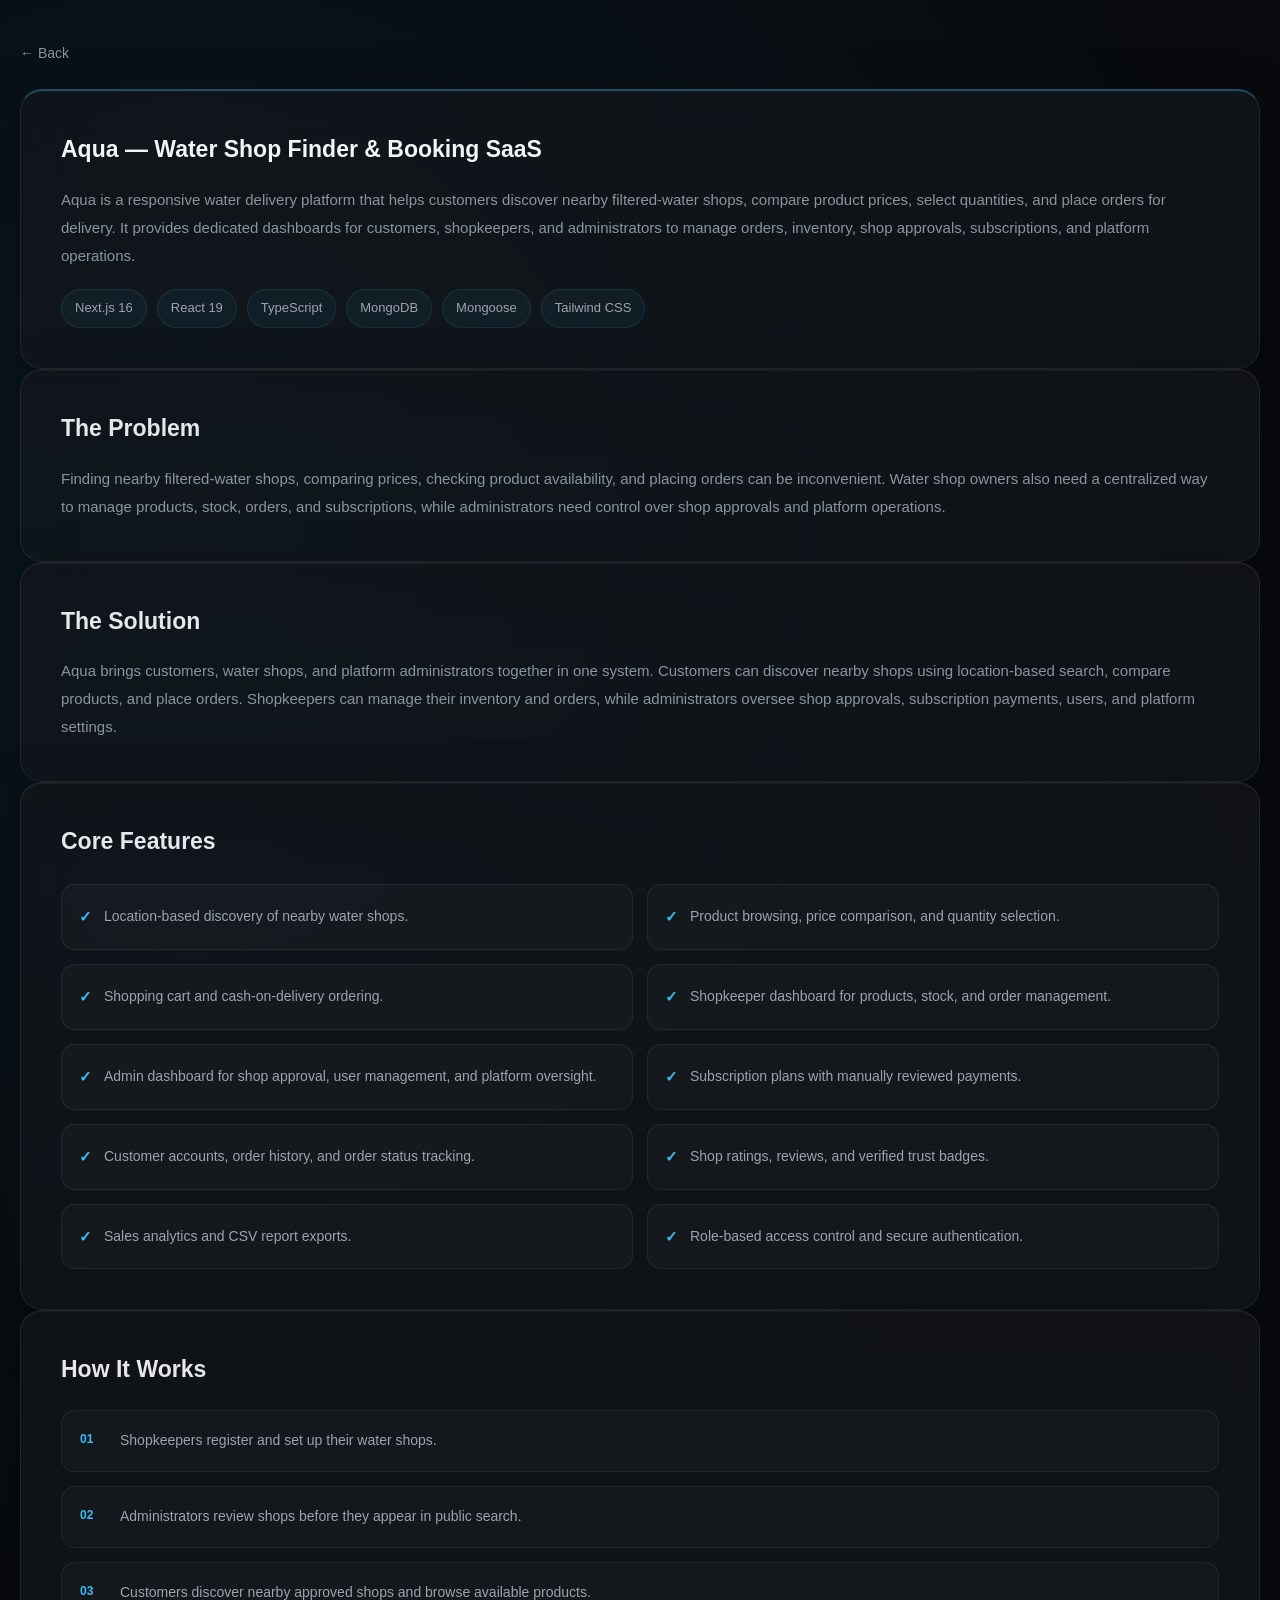
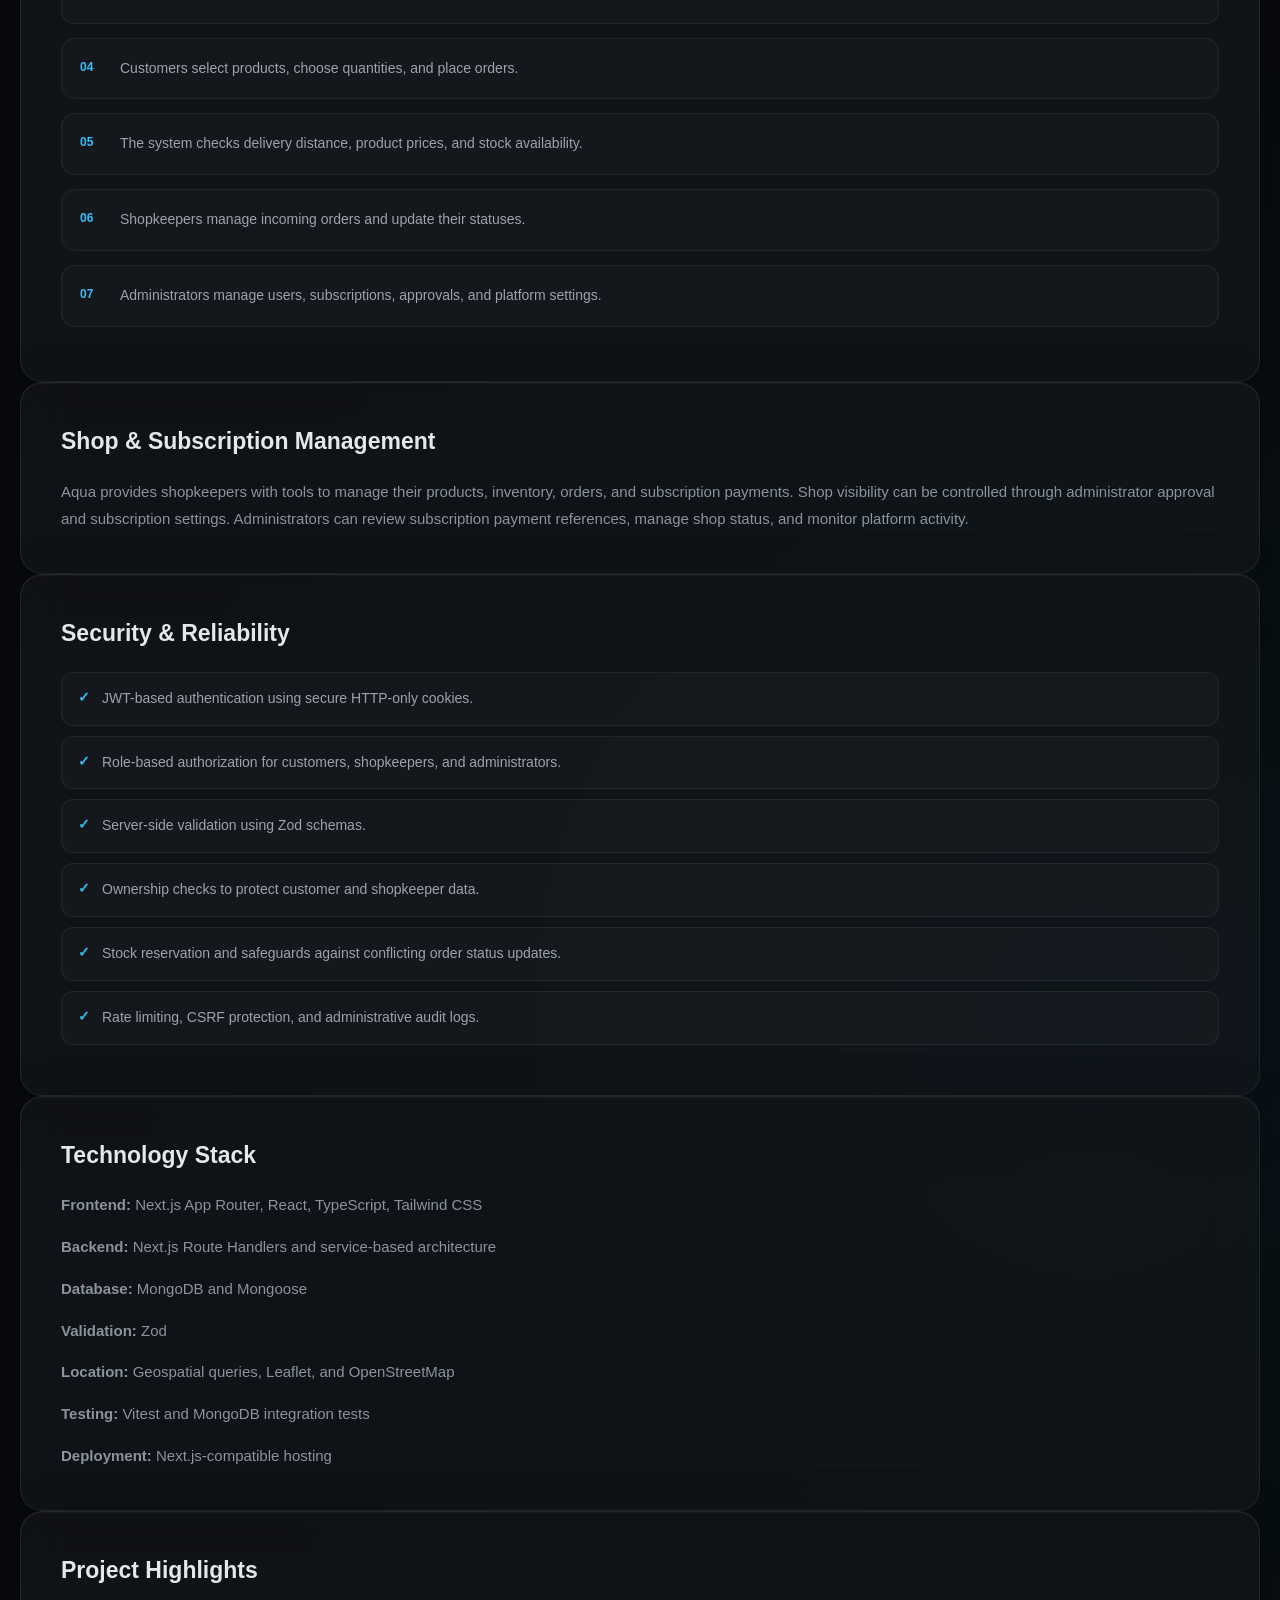
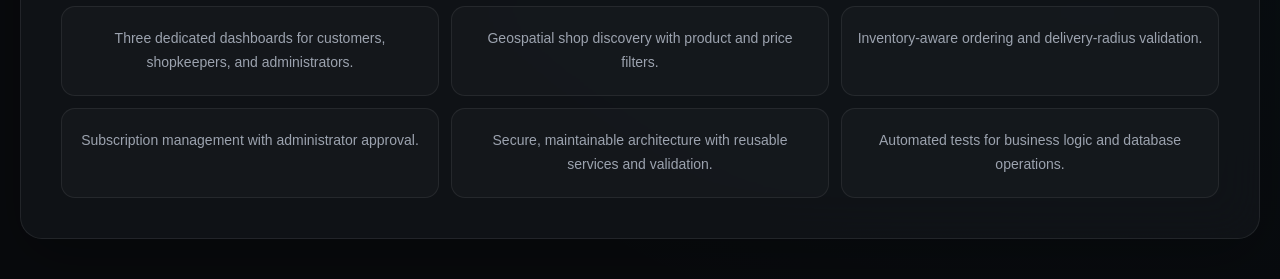
==== aqua.html @ 323d81be "Updated resume" ====
<!DOCTYPE html>
 <html lang="en">
 <head>
    <meta charset="UTF-8">
    <meta name="viewport" content="width=device-width, initial-scale=1.0">
    <title>Aqua - Project CaseStudy </title>
    <link rel="stylesheet" href="aqua.css">

 </head>
 <body>
     <a href="index.html" class="back-btn">← Back</a>
    <section id="overview" class="project-card">


  <h2>Aqua — Water Shop Finder & Booking SaaS</h2>
  <p>
    Aqua is a responsive water delivery platform that helps customers discover
    nearby filtered-water shops, compare product prices, select quantities,
    and place orders for delivery. It provides dedicated dashboards for
    customers, shopkeepers, and administrators to manage orders, inventory,
    shop approvals, subscriptions, and platform operations.
  </p>
  <div class="tech-tags">
    <span>Next.js 16</span>
    <span>React 19</span>
    <span>TypeScript</span>
    <span>MongoDB</span>
    <span>Mongoose</span>
    <span>Tailwind CSS</span>
  </div>
</section>

<section id="problems" class="project-card">
  <h2>The Problem</h2>
  <p>
    Finding nearby filtered-water shops, comparing prices, checking product
    availability, and placing orders can be inconvenient. Water shop owners
    also need a centralized way to manage products, stock, orders, and
    subscriptions, while administrators need control over shop approvals
    and platform operations.
  </p>
</section>

<section id="solutions" class="project-card">
  <h2>The Solution</h2>
  <p>
    Aqua brings customers, water shops, and platform administrators together
    in one system. Customers can discover nearby shops using location-based
    search, compare products, and place orders. Shopkeepers can manage their
    inventory and orders, while administrators oversee shop approvals,
    subscription payments, users, and platform settings.
  </p>
</section>

<section id="features" class="project-card">
  <h2>Core Features</h2>
  <ul>
    <li>Location-based discovery of nearby water shops.</li>
    <li>Product browsing, price comparison, and quantity selection.</li>
    <li>Shopping cart and cash-on-delivery ordering.</li>
    <li>Shopkeeper dashboard for products, stock, and order management.</li>
    <li>Admin dashboard for shop approval, user management, and platform oversight.</li>
    <li>Subscription plans with manually reviewed payments.</li>
    <li>Customer accounts, order history, and order status tracking.</li>
    <li>Shop ratings, reviews, and verified trust badges.</li>
    <li>Sales analytics and CSV report exports.</li>
    <li>Role-based access control and secure authentication.</li>
  </ul>
</section>

<section id="workflow" class="project-card">
  <h2>How It Works</h2>
  <ol>
    <li>Shopkeepers register and set up their water shops.</li>
    <li>Administrators review shops before they appear in public search.</li>
    <li>Customers discover nearby approved shops and browse available products.</li>
    <li>Customers select products, choose quantities, and place orders.</li>
    <li>The system checks delivery distance, product prices, and stock availability.</li>
    <li>Shopkeepers manage incoming orders and update their statuses.</li>
    <li>Administrators manage users, subscriptions, approvals, and platform settings.</li>
  </ol>
</section>

<section id="business-management" class="project-card">
  <h2>Shop & Subscription Management</h2>
  <p>
    Aqua provides shopkeepers with tools to manage their products, inventory,
    orders, and subscription payments. Shop visibility can be controlled
    through administrator approval and subscription settings. Administrators
    can review subscription payment references, manage shop status, and
    monitor platform activity.
  </p>
</section>

<section id="security" class="project-card">
  <h2>Security & Reliability</h2>
  <ul>
    <li>JWT-based authentication using secure HTTP-only cookies.</li>
    <li>Role-based authorization for customers, shopkeepers, and administrators.</li>
    <li>Server-side validation using Zod schemas.</li>
    <li>Ownership checks to protect customer and shopkeeper data.</li>
    <li>Stock reservation and safeguards against conflicting order status updates.</li>
    <li>Rate limiting, CSRF protection, and administrative audit logs.</li>
  </ul>
</section>

<section id="technology" class="project-card">
  <h2>Technology Stack</h2>
  <p>
    <strong>Frontend:</strong> Next.js App Router, React, TypeScript, Tailwind CSS
  </p>
  <p>
    <strong>Backend:</strong> Next.js Route Handlers and service-based architecture
  </p>
  <p>
    <strong>Database:</strong> MongoDB and Mongoose
  </p>
  <p>
    <strong>Validation:</strong> Zod
  </p>
  <p>
    <strong>Location:</strong> Geospatial queries, Leaflet, and OpenStreetMap
  </p>
  <p>
    <strong>Testing:</strong> Vitest and MongoDB integration tests
  </p>
  <p>
    <strong>Deployment:</strong> Next.js-compatible hosting
  </p>
</section>

<section id="highlights" class="project-card">
  <h2>Project Highlights</h2>
  <ul>
    <li>Three dedicated dashboards for customers, shopkeepers, and administrators.</li>
    <li>Geospatial shop discovery with product and price filters.</li>
    <li>Inventory-aware ordering and delivery-radius validation.</li>
    <li>Subscription management with administrator approval.</li>
    <li>Secure, maintainable architecture with reusable services and validation.</li>
    <li>Automated tests for business logic and database operations.</li>
  </ul>
</section>
 </body>
 </html>
---- aqua.css ----
/* ==============================
   GLOBAL STYLES
================================ */

* {
  margin: 0;
  padding: 0;
  box-sizing: border-box;
}

html {
  scroll-behavior: smooth;
}

body {
  min-height: 100vh;
  padding: 40px 20px;
  justify-content: center;
  align-items: center;
  font-family: Arial, Helvetica, sans-serif;

  background:
    radial-gradient(
      circle at 15% 15%,
      rgba(14, 165, 233, 0.08),
      transparent 35%
    ),
    radial-gradient(
      circle at 85% 75%,
      rgba(6, 182, 212, 0.06),
      transparent 35%
    ),
    #080a0d;

  color: #d1d5db;
  line-height: 1.6;
}

/* ==============================
   CONTAINER
================================ */

.container {
  width: 100%;
  max-width: 1050px;
  margin: 0 auto;
}

/* ==============================
   BACK BUTTON
================================ */

.back-btn {
  display: inline-block;
  margin-bottom: 25px;
  color: #8b949e;
  text-decoration: none;
  font-size: 14px;
  font-weight: 500;
  transition: color 0.2s ease;
}

.back-btn:hover {
  color: #38bdf8;
}

/* ==============================
   PROJECT CARDS
================================ */

.project-card {

    width: 100%;
  position: relative;
  margin: 0 auto;
  /* margin-bottom: 24px; */
  padding: 40px;

  background: rgba(20, 23, 28, 0.65);
  backdrop-filter: blur(24px);
  -webkit-backdrop-filter: blur(24px);

  border: 1px solid rgba(255, 255, 255, 0.08);
  border-radius: 22px;

  box-shadow:
    0 20px 60px rgba(0, 0, 0, 0.25),
    inset 0 1px 0 rgba(255, 255, 255, 0.03);

  transition:
    border-color 0.25s ease,
    transform 0.25s ease;
}

.project-card:hover {
  border-color: rgba(56, 189, 248, 0.18);
}

/* ==============================
   HEADINGS
================================ */

.project-card h1 {
  margin-bottom: 18px;
  color: #f3f4f6;
  font-size: 32px;
  font-weight: 700;
  line-height: 1.3;
}

.project-card h2 {
  margin-bottom: 18px;
  color: #e5e7eb;
  font-size: 23px;
  font-weight: 600;
}

.project-card h3 {
  margin-bottom: 10px;
  color: #d1d5db;
  font-size: 16px;
  font-weight: 600;
}

.project-card p {
  margin-bottom: 14px;
  color: #8b949e;
  font-size: 15px;
  line-height: 1.85;
}

.project-card p:last-child {
  margin-bottom: 0;
}

/* ==============================
   SECTION LABELS
================================ */

.section-label {
  display: inline-block;
  margin-bottom: 10px;

  color: #38bdf8;
  font-size: 11px;
  font-weight: 600;
  letter-spacing: 0.12em;
  text-transform: uppercase;
}

/* ==============================
   LISTS
================================ */

.project-card ul {
  padding-left: 20px;
  margin-top: 15px;
}

.project-card li {
  padding-left: 4px;
  margin-bottom: 12px;

  color: #9ca3af;
  font-size: 14px;
  line-height: 1.7;
}

.project-card li::marker {
  color: #38bdf8;
}

/* ==============================
   HEADER TAGS
================================ */

.header-tags {
  display: flex;
  justify-content: center;
  flex-wrap: wrap;
  gap: 8px;
  margin-top: 20px;
}

.header-tags span {
  padding: 6px 12px;

  background: rgba(56, 189, 248, 0.06);
  border: 1px solid rgba(56, 189, 248, 0.15);
  border-radius: 20px;

  color: #7dd3fc;
  font-size: 11px;
}

/* ==============================
   CORE FEATURES
================================ */

#features ul {
  display: grid;
  grid-template-columns: repeat(2, minmax(0, 1fr));
  gap: 14px;

  padding: 0;
  margin-top: 25px;

  list-style: none;
}

#features li {
  position: relative;
  margin: 0;
  padding: 20px 20px 20px 42px;

  background: rgba(255, 255, 255, 0.025);
  border: 1px solid rgba(255, 255, 255, 0.07);
  border-radius: 14px;

  color: #9ca3af;
  transition:
    background 0.25s ease,
    border-color 0.25s ease,
    transform 0.25s ease;
}

#features li::before {
  content: "✓";
  position: absolute;
  top: 19px;
  left: 17px;

  color: #38bdf8;
  font-size: 15px;
  font-weight: 700;
}

#features li:hover {
  background: rgba(56, 189, 248, 0.04);
  border-color: rgba(56, 189, 248, 0.2);
  transform: translateY(-2px);
}

/* ==============================
   TECHNOLOGY TAGS
================================ */

.tech-tags,
.tech-stack {
  display: flex;
  flex-wrap: wrap;
  gap: 10px;
  margin-top: 20px;
}

.tech-tags span,
.tech-stack span,
.tech {
  display: inline-block;
  padding: 8px 13px;

  background: rgba(56, 189, 248, 0.05);
  border: 1px solid rgba(56, 189, 248, 0.13);
  border-radius: 20px;

  color: #9ca3af;
  font-size: 13px;
  transition:
    background 0.2s ease,
    border-color 0.2s ease;
}

.tech-tags span:hover,
.tech-stack span:hover,
.tech:hover {
  background: rgba(56, 189, 248, 0.1);
  border-color: rgba(56, 189, 248, 0.3);
}

/* ==============================
   WORKFLOW
================================ */

#workflow ol {
  counter-reset: workflow-counter;
  padding: 0;
  margin-top: 22px;
  list-style: none;
}

#workflow li {
  position: relative;
  counter-increment: workflow-counter;

  margin-bottom: 14px;
  padding: 18px 20px 18px 58px;

  background: rgba(255, 255, 255, 0.025);
  border: 1px solid rgba(255, 255, 255, 0.06);
  border-radius: 14px;
}

#workflow li::before {
  content: counter(workflow-counter, decimal-leading-zero);

  position: absolute;
  top: 18px;
  left: 18px;

  color: #38bdf8;
  font-size: 12px;
  font-weight: 700;
}

/* ==============================
   SECURITY
================================ */

#security ul {
  list-style: none;
  padding: 0;
  margin-top: 20px;
}

#security li {
  position: relative;
  padding: 14px 16px 14px 40px;
  margin-bottom: 10px;

  background: rgba(255, 255, 255, 0.025);
  border: 1px solid rgba(255, 255, 255, 0.06);
  border-radius: 12px;
}

#security li::before {
  content: "✓";
  position: absolute;
  left: 16px;
  top: 13px;

  color: #38bdf8;
  font-weight: 700;
}

/* ==============================
   HIGHLIGHTS
================================ */

#highlights ul {
  display: grid;
  grid-template-columns: repeat(3, minmax(0, 1fr));
  gap: 12px;

  padding: 0;
  list-style: none;
}

#highlights li {
  margin: 0;
  padding: 20px 15px;

  text-align: center;

  background: rgba(255, 255, 255, 0.025);
  border: 1px solid rgba(255, 255, 255, 0.07);
  border-radius: 14px;
}

/* ==============================
   BUSINESS MANAGEMENT
================================ */

#business-management ul {
  padding-left: 20px;
}

#business-management li {
  margin-bottom: 12px;
}

/* ==============================
   OVERVIEW
================================ */

#overview {
  border-top: 2px solid rgba(56, 189, 248, 0.35);
}

#overview h1,
#overview h2 {
  color: #f3f4f6;
}

/* ==============================
   FOOTER
================================ */

.footer {
  padding: 25px 10px;
  text-align: center;
  border-top: 1px solid rgba(255, 255, 255, 0.07);
}

.footer strong {
  display: block;
  margin-bottom: 6px;
  color: #7dd3fc;
  font-size: 15px;
}

.footer span {
  color: #666d76;
  font-size: 12px;
}

/* ==============================
   RESPONSIVE DESIGN
================================ */

@media (max-width: 700px) {
  body {
    padding: 25px 14px;
  }

  .project-card {
    padding: 28px 20px;
    margin-bottom: 18px;
    border-radius: 17px;
  }

  .project-card h1 {
    font-size: 27px;
  }

  .project-card h2 {
    font-size: 21px;
  }

  .project-card p {
    font-size: 14px;
    line-height: 1.8;
  }

  #features ul {
    grid-template-columns: 1fr;
  }

  #highlights ul {
    grid-template-columns: repeat(2, minmax(0, 1fr));
  }

  .tech-tags,
  .tech-stack {
    gap: 8px;
  }

  .tech-tags span,
  .tech-stack span,
  .tech {
    font-size: 12px;
  }
}

@media (max-width: 420px) {
  body {
    padding: 18px 10px;
  }

  .project-card {
    padding: 24px 16px;
  }

  .project-card h1 {
    font-size: 24px;
  }

  .project-card h2 {
    font-size: 19px;
  }

  #highlights ul {
    grid-template-columns: 1fr;
  }
}
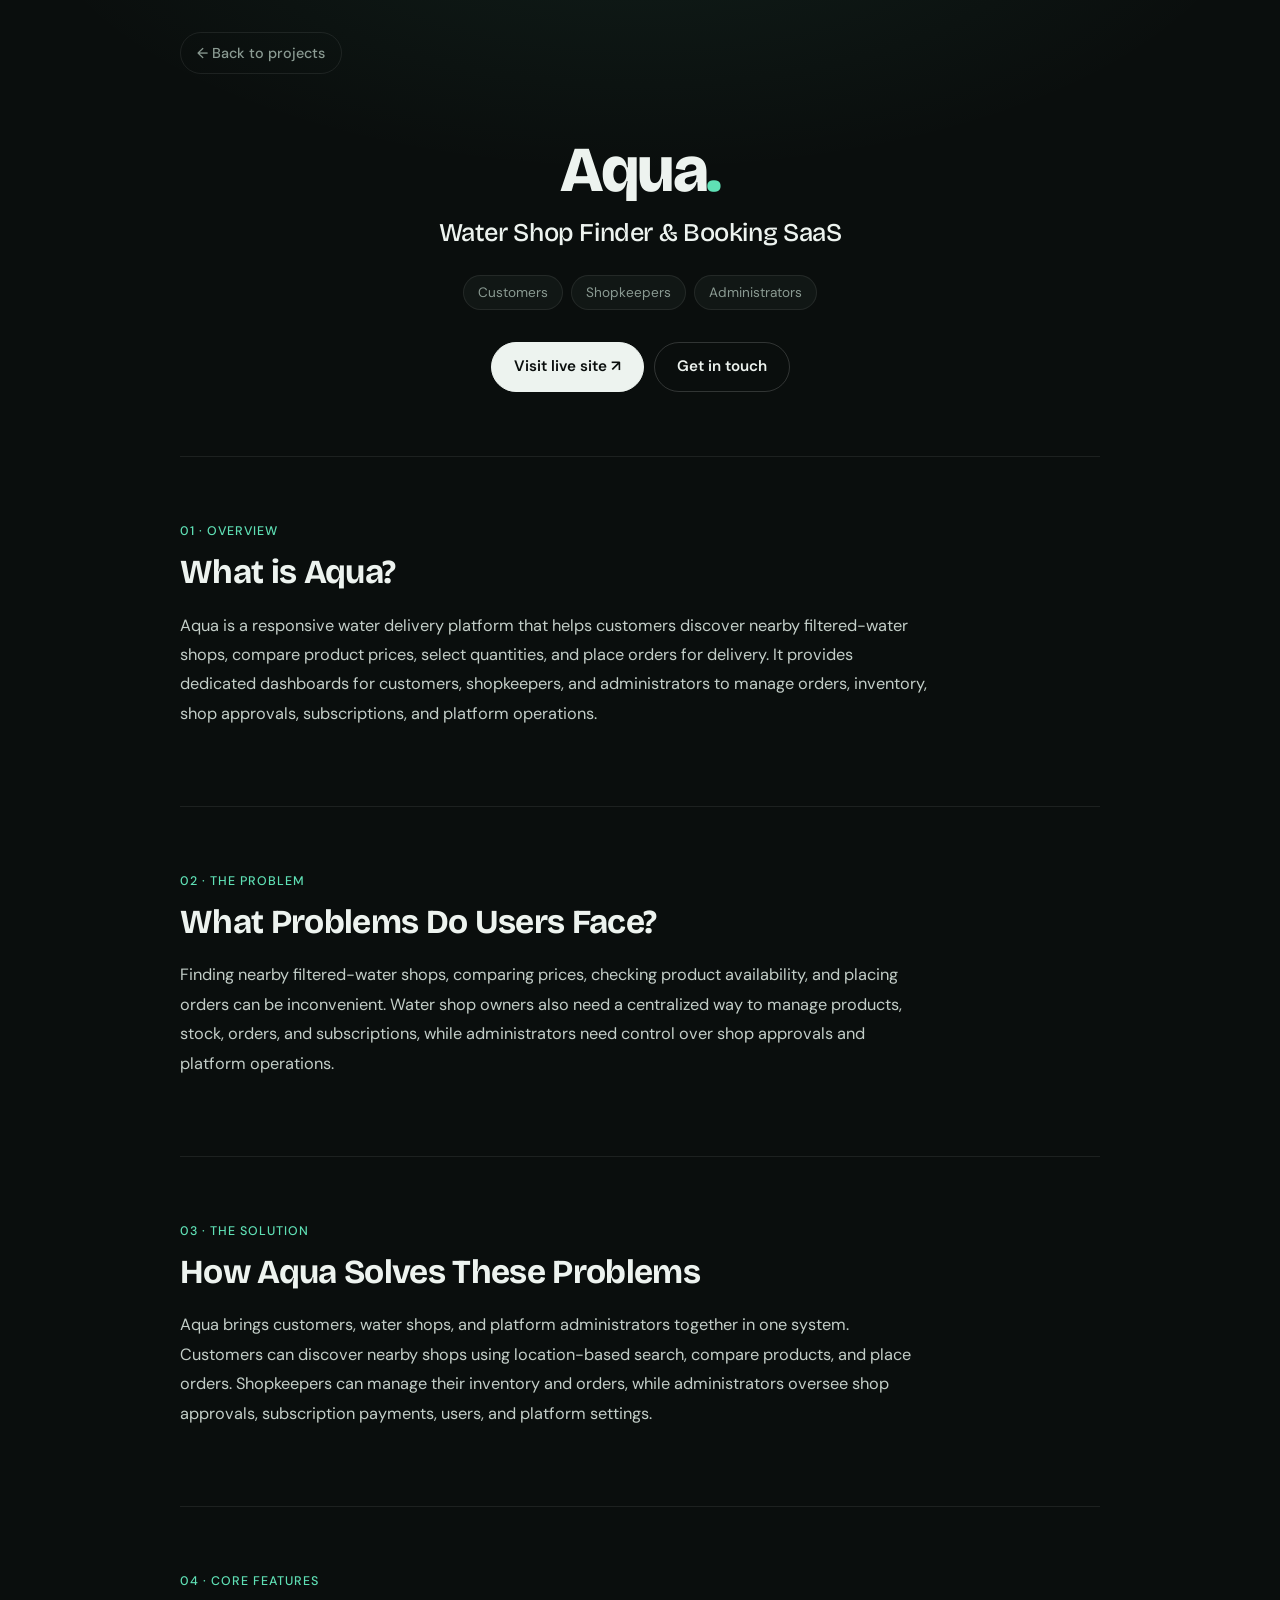
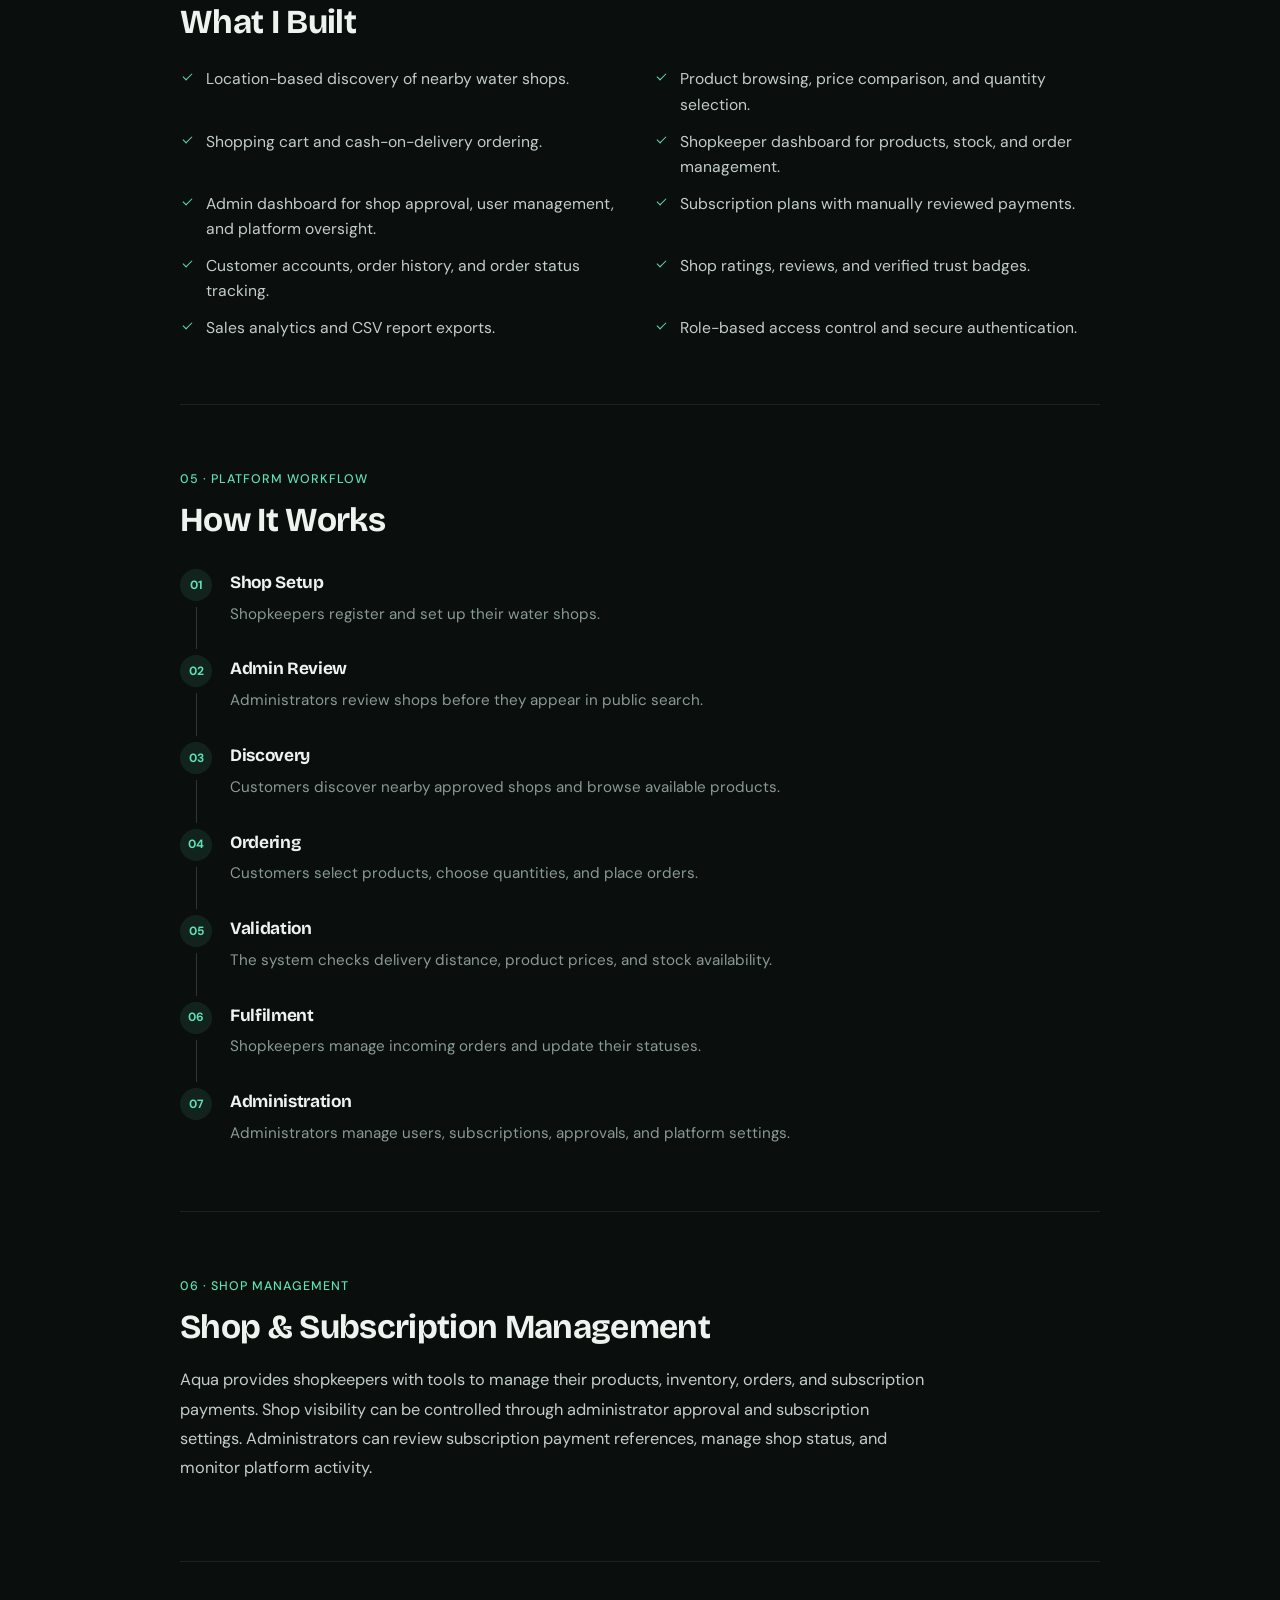
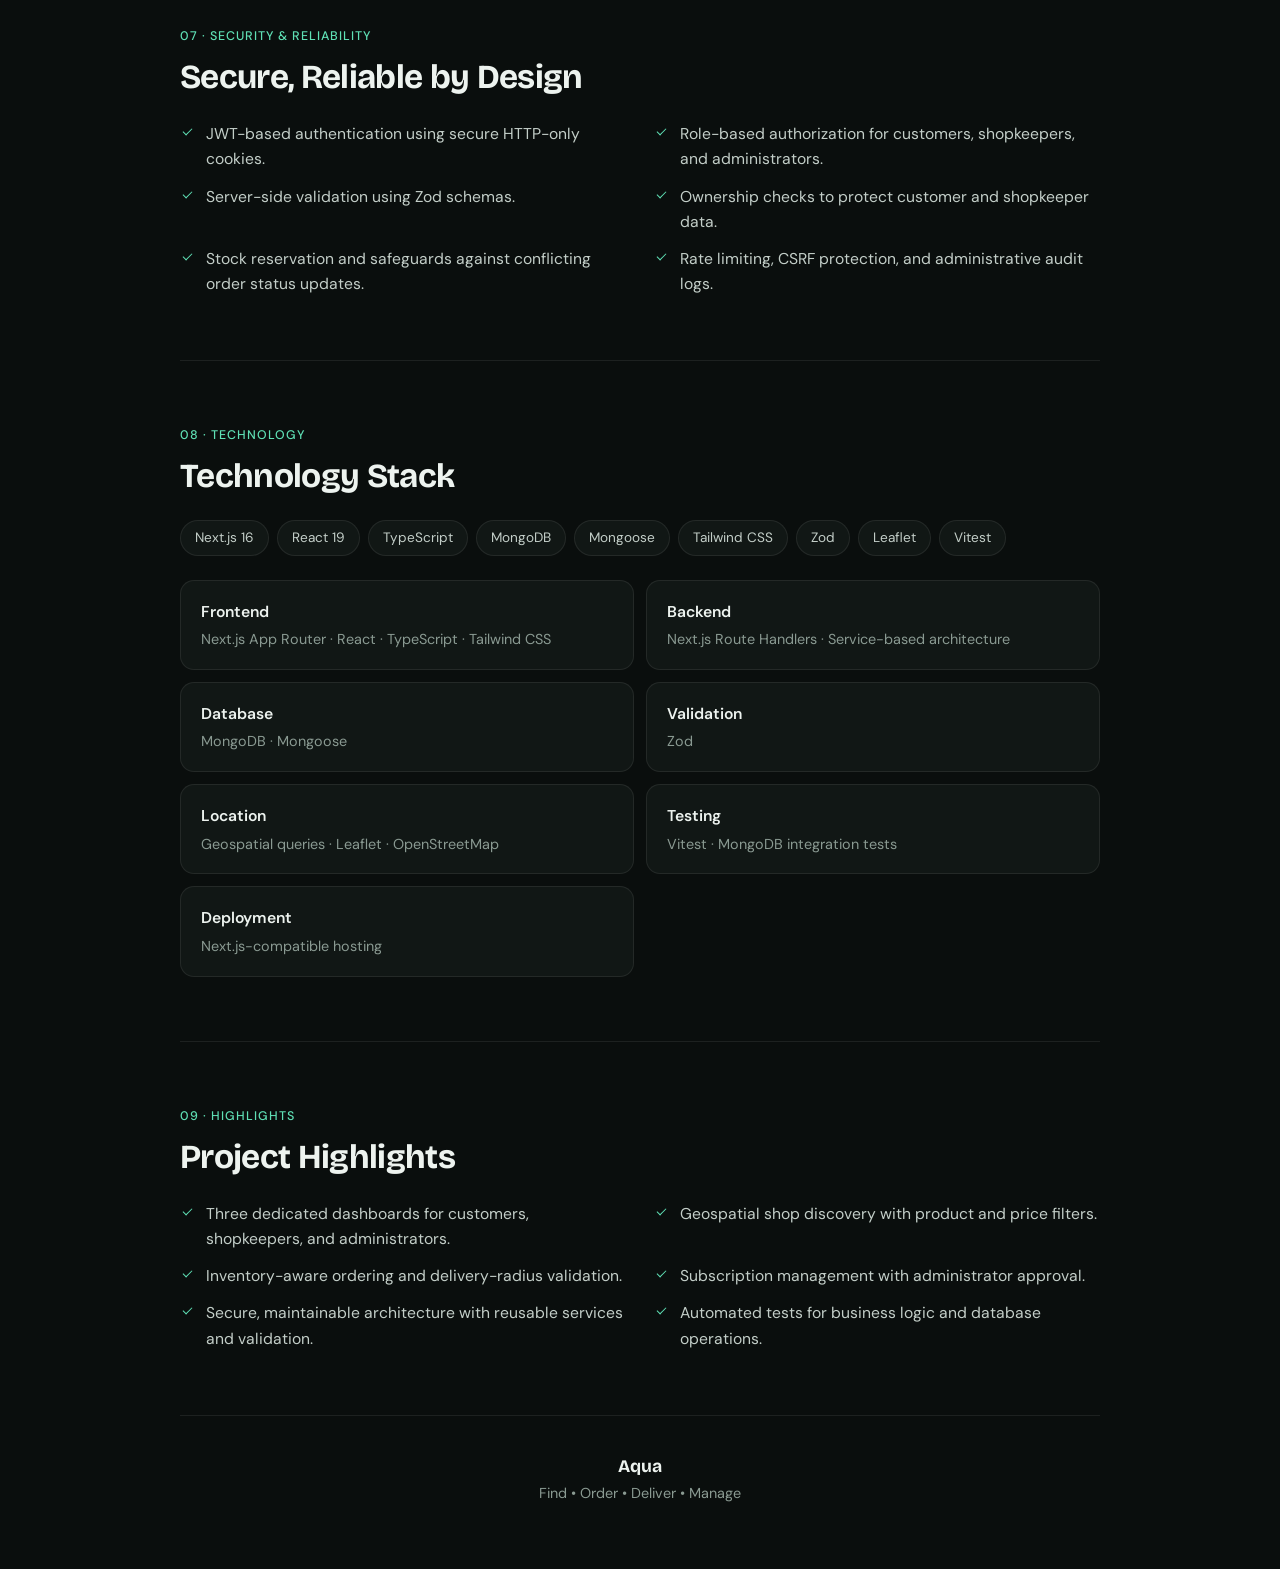
==== commit 32335c48: "Everything set" ====
--- a/aqua.html
+++ b/aqua.html
@@ -1,144 +1,339 @@
- <!DOCTYPE html>
- <html lang="en">
- <head>
-    <meta charset="UTF-8">
-    <meta name="viewport" content="width=device-width, initial-scale=1.0">
-    <title>Aqua - Project CaseStudy </title>
-    <link rel="stylesheet" href="aqua.css">
-
- </head>
- <body>
-     <a href="index.html" class="back-btn">← Back</a>
-    <section id="overview" class="project-card">
-
-
-  <h2>Aqua — Water Shop Finder & Booking SaaS</h2>
-  <p>
-    Aqua is a responsive water delivery platform that helps customers discover
-    nearby filtered-water shops, compare product prices, select quantities,
-    and place orders for delivery. It provides dedicated dashboards for
-    customers, shopkeepers, and administrators to manage orders, inventory,
-    shop approvals, subscriptions, and platform operations.
-  </p>
-  <div class="tech-tags">
-    <span>Next.js 16</span>
-    <span>React 19</span>
-    <span>TypeScript</span>
-    <span>MongoDB</span>
-    <span>Mongoose</span>
-    <span>Tailwind CSS</span>
+<!DOCTYPE html>
+<html lang="en">
+<head>
+  <meta charset="UTF-8">
+  <meta name="viewport" content="width=device-width, initial-scale=1.0">
+
+  <title>Aqua — Project Case Study</title>
+
+  <meta name="theme-color" content="#0a0e0d">
+  <link rel="icon" href="/images/favicon.png" type="image/png">
+  <link rel="preconnect" href="https://fonts.googleapis.com">
+  <link rel="preconnect" href="https://fonts.gstatic.com" crossorigin>
+  <link href="https://fonts.googleapis.com/css2?family=Bricolage+Grotesque:opsz,wght@12..96,500;12..96,700;12..96,800&family=DM+Sans:opsz,wght@9..40,400;9..40,500;9..40,600;9..40,700&display=swap" rel="stylesheet">
+  <link rel="stylesheet" href="/detail.css">
+</head>
+
+<body>
+
+  <div class="container">
+
+    <a href="index.html#projects" class="back-btn">← Back to projects</a>
+
+    <main class="project-card">
+
+      <!-- HEADER -->
+
+      <header class="header">
+
+        <h1 class="text-logo">Aqua<em>.</em></h1>
+
+        <p>
+          Water Shop Finder &amp; Booking SaaS
+        </p>
+
+        <div class="header-tags">
+          <span>Customers</span>
+          <span>Shopkeepers</span>
+          <span>Administrators</span>
+        </div>
+
+        <div class="header-actions">
+          <a class="btn primary" href="https://aqua-hydration.vercel.app/index" target="_blank" rel="noopener">Visit live site ↗</a>
+          <a class="btn" href="index.html#contact">Get in touch</a>
+        </div>
+
+      </header>
+
+
+      <!-- OVERVIEW -->
+
+      <section id="overview">
+
+        <div class="section-label">01 · Overview</div>
+
+        <h2>What is Aqua?</h2>
+
+        <p>
+          Aqua is a responsive water delivery platform that helps customers discover
+          nearby filtered-water shops, compare product prices, select quantities,
+          and place orders for delivery. It provides dedicated dashboards for
+          customers, shopkeepers, and administrators to manage orders, inventory,
+          shop approvals, subscriptions, and platform operations.
+        </p>
+
+      </section>
+
+
+      <!-- PROBLEM -->
+
+      <section id="problems">
+
+        <div class="section-label">02 · The Problem</div>
+
+        <h2>What Problems Do Users Face?</h2>
+
+        <p>
+          Finding nearby filtered-water shops, comparing prices, checking product
+          availability, and placing orders can be inconvenient. Water shop owners
+          also need a centralized way to manage products, stock, orders, and
+          subscriptions, while administrators need control over shop approvals
+          and platform operations.
+        </p>
+
+      </section>
+
+
+      <!-- SOLUTION -->
+
+      <section id="solutions">
+
+        <div class="section-label">03 · The Solution</div>
+
+        <h2>How Aqua Solves These Problems</h2>
+
+        <p>
+          Aqua brings customers, water shops, and platform administrators together
+          in one system. Customers can discover nearby shops using location-based
+          search, compare products, and place orders. Shopkeepers can manage their
+          inventory and orders, while administrators oversee shop approvals,
+          subscription payments, users, and platform settings.
+        </p>
+
+      </section>
+
+
+      <!-- CORE FEATURES -->
+
+      <section id="features">
+
+        <div class="section-label">04 · Core Features</div>
+
+        <h2>What I Built</h2>
+
+        <ul class="checklist">
+          <li>Location-based discovery of nearby water shops.</li>
+          <li>Product browsing, price comparison, and quantity selection.</li>
+          <li>Shopping cart and cash-on-delivery ordering.</li>
+          <li>Shopkeeper dashboard for products, stock, and order management.</li>
+          <li>Admin dashboard for shop approval, user management, and platform oversight.</li>
+          <li>Subscription plans with manually reviewed payments.</li>
+          <li>Customer accounts, order history, and order status tracking.</li>
+          <li>Shop ratings, reviews, and verified trust badges.</li>
+          <li>Sales analytics and CSV report exports.</li>
+          <li>Role-based access control and secure authentication.</li>
+        </ul>
+
+      </section>
+
+
+      <!-- WORKFLOW -->
+
+      <section id="workflow">
+
+        <div class="section-label">05 · Platform Workflow</div>
+
+        <h2>How It Works</h2>
+
+        <div class="workflow">
+
+          <div class="workflow-item">
+            <div class="number">01</div>
+            <div>
+              <h3>Shop Setup</h3>
+              <p>Shopkeepers register and set up their water shops.</p>
+            </div>
+          </div>
+
+          <div class="workflow-item">
+            <div class="number">02</div>
+            <div>
+              <h3>Admin Review</h3>
+              <p>Administrators review shops before they appear in public search.</p>
+            </div>
+          </div>
+
+          <div class="workflow-item">
+            <div class="number">03</div>
+            <div>
+              <h3>Discovery</h3>
+              <p>Customers discover nearby approved shops and browse available products.</p>
+            </div>
+          </div>
+
+          <div class="workflow-item">
+            <div class="number">04</div>
+            <div>
+              <h3>Ordering</h3>
+              <p>Customers select products, choose quantities, and place orders.</p>
+            </div>
+          </div>
+
+          <div class="workflow-item">
+            <div class="number">05</div>
+            <div>
+              <h3>Validation</h3>
+              <p>The system checks delivery distance, product prices, and stock availability.</p>
+            </div>
+          </div>
+
+          <div class="workflow-item">
+            <div class="number">06</div>
+            <div>
+              <h3>Fulfilment</h3>
+              <p>Shopkeepers manage incoming orders and update their statuses.</p>
+            </div>
+          </div>
+
+          <div class="workflow-item">
+            <div class="number">07</div>
+            <div>
+              <h3>Administration</h3>
+              <p>Administrators manage users, subscriptions, approvals, and platform settings.</p>
+            </div>
+          </div>
+
+        </div>
+
+      </section>
+
+
+      <!-- SHOP MANAGEMENT -->
+
+      <section id="business-management">
+
+        <div class="section-label">06 · Shop Management</div>
+
+        <h2>Shop &amp; Subscription Management</h2>
+
+        <p>
+          Aqua provides shopkeepers with tools to manage their products, inventory,
+          orders, and subscription payments. Shop visibility can be controlled
+          through administrator approval and subscription settings. Administrators
+          can review subscription payment references, manage shop status, and
+          monitor platform activity.
+        </p>
+
+      </section>
+
+
+      <!-- SECURITY -->
+
+      <section id="security">
+
+        <div class="section-label">07 · Security &amp; Reliability</div>
+
+        <h2>Secure, Reliable by Design</h2>
+
+        <ul class="checklist">
+          <li>JWT-based authentication using secure HTTP-only cookies.</li>
+          <li>Role-based authorization for customers, shopkeepers, and administrators.</li>
+          <li>Server-side validation using Zod schemas.</li>
+          <li>Ownership checks to protect customer and shopkeeper data.</li>
+          <li>Stock reservation and safeguards against conflicting order status updates.</li>
+          <li>Rate limiting, CSRF protection, and administrative audit logs.</li>
+        </ul>
+
+      </section>
+
+
+      <!-- TECHNOLOGY -->
+
+      <section id="technology">
+
+        <div class="section-label">08 · Technology</div>
+
+        <h2>Technology Stack</h2>
+
+        <div class="tech-stack">
+          <span class="tech">Next.js 16</span>
+          <span class="tech">React 19</span>
+          <span class="tech">TypeScript</span>
+          <span class="tech">MongoDB</span>
+          <span class="tech">Mongoose</span>
+          <span class="tech">Tailwind CSS</span>
+          <span class="tech">Zod</span>
+          <span class="tech">Leaflet</span>
+          <span class="tech">Vitest</span>
+        </div>
+
+        <div class="experience-grid">
+
+          <div>
+            <strong>Frontend</strong>
+            <span>Next.js App Router · React · TypeScript · Tailwind CSS</span>
+          </div>
+
+          <div>
+            <strong>Backend</strong>
+            <span>Next.js Route Handlers · Service-based architecture</span>
+          </div>
+
+          <div>
+            <strong>Database</strong>
+            <span>MongoDB · Mongoose</span>
+          </div>
+
+          <div>
+            <strong>Validation</strong>
+            <span>Zod</span>
+          </div>
+
+          <div>
+            <strong>Location</strong>
+            <span>Geospatial queries · Leaflet · OpenStreetMap</span>
+          </div>
+
+          <div>
+            <strong>Testing</strong>
+            <span>Vitest · MongoDB integration tests</span>
+          </div>
+
+          <div>
+            <strong>Deployment</strong>
+            <span>Next.js-compatible hosting</span>
+          </div>
+
+        </div>
+
+      </section>
+
+
+      <!-- HIGHLIGHTS -->
+
+      <section id="highlights">
+
+        <div class="section-label">09 · Highlights</div>
+
+        <h2>Project Highlights</h2>
+
+        <ul class="checklist">
+          <li>Three dedicated dashboards for customers, shopkeepers, and administrators.</li>
+          <li>Geospatial shop discovery with product and price filters.</li>
+          <li>Inventory-aware ordering and delivery-radius validation.</li>
+          <li>Subscription management with administrator approval.</li>
+          <li>Secure, maintainable architecture with reusable services and validation.</li>
+          <li>Automated tests for business logic and database operations.</li>
+        </ul>
+
+      </section>
+
+
+      <!-- FOOTER -->
+
+      <footer class="footer">
+
+        <strong>Aqua</strong>
+
+        <span>
+          Find • Order • Deliver • Manage
+        </span>
+
+      </footer>
+
+    </main>
+
   </div>
-</section>
-
-<section id="problems" class="project-card">
-  <h2>The Problem</h2>
-  <p>
-    Finding nearby filtered-water shops, comparing prices, checking product
-    availability, and placing orders can be inconvenient. Water shop owners
-    also need a centralized way to manage products, stock, orders, and
-    subscriptions, while administrators need control over shop approvals
-    and platform operations.
-  </p>
-</section>
-
-<section id="solutions" class="project-card">
-  <h2>The Solution</h2>
-  <p>
-    Aqua brings customers, water shops, and platform administrators together
-    in one system. Customers can discover nearby shops using location-based
-    search, compare products, and place orders. Shopkeepers can manage their
-    inventory and orders, while administrators oversee shop approvals,
-    subscription payments, users, and platform settings.
-  </p>
-</section>
-
-<section id="features" class="project-card">
-  <h2>Core Features</h2>
-  <ul>
-    <li>Location-based discovery of nearby water shops.</li>
-    <li>Product browsing, price comparison, and quantity selection.</li>
-    <li>Shopping cart and cash-on-delivery ordering.</li>
-    <li>Shopkeeper dashboard for products, stock, and order management.</li>
-    <li>Admin dashboard for shop approval, user management, and platform oversight.</li>
-    <li>Subscription plans with manually reviewed payments.</li>
-    <li>Customer accounts, order history, and order status tracking.</li>
-    <li>Shop ratings, reviews, and verified trust badges.</li>
-    <li>Sales analytics and CSV report exports.</li>
-    <li>Role-based access control and secure authentication.</li>
-  </ul>
-</section>
-
-<section id="workflow" class="project-card">
-  <h2>How It Works</h2>
-  <ol>
-    <li>Shopkeepers register and set up their water shops.</li>
-    <li>Administrators review shops before they appear in public search.</li>
-    <li>Customers discover nearby approved shops and browse available products.</li>
-    <li>Customers select products, choose quantities, and place orders.</li>
-    <li>The system checks delivery distance, product prices, and stock availability.</li>
-    <li>Shopkeepers manage incoming orders and update their statuses.</li>
-    <li>Administrators manage users, subscriptions, approvals, and platform settings.</li>
-  </ol>
-</section>
-
-<section id="business-management" class="project-card">
-  <h2>Shop & Subscription Management</h2>
-  <p>
-    Aqua provides shopkeepers with tools to manage their products, inventory,
-    orders, and subscription payments. Shop visibility can be controlled
-    through administrator approval and subscription settings. Administrators
-    can review subscription payment references, manage shop status, and
-    monitor platform activity.
-  </p>
-</section>
-
-<section id="security" class="project-card">
-  <h2>Security & Reliability</h2>
-  <ul>
-    <li>JWT-based authentication using secure HTTP-only cookies.</li>
-    <li>Role-based authorization for customers, shopkeepers, and administrators.</li>
-    <li>Server-side validation using Zod schemas.</li>
-    <li>Ownership checks to protect customer and shopkeeper data.</li>
-    <li>Stock reservation and safeguards against conflicting order status updates.</li>
-    <li>Rate limiting, CSRF protection, and administrative audit logs.</li>
-  </ul>
-</section>
-
-<section id="technology" class="project-card">
-  <h2>Technology Stack</h2>
-  <p>
-    <strong>Frontend:</strong> Next.js App Router, React, TypeScript, Tailwind CSS
-  </p>
-  <p>
-    <strong>Backend:</strong> Next.js Route Handlers and service-based architecture
-  </p>
-  <p>
-    <strong>Database:</strong> MongoDB and Mongoose
-  </p>
-  <p>
-    <strong>Validation:</strong> Zod
-  </p>
-  <p>
-    <strong>Location:</strong> Geospatial queries, Leaflet, and OpenStreetMap
-  </p>
-  <p>
-    <strong>Testing:</strong> Vitest and MongoDB integration tests
-  </p>
-  <p>
-    <strong>Deployment:</strong> Next.js-compatible hosting
-  </p>
-</section>
-
-<section id="highlights" class="project-card">
-  <h2>Project Highlights</h2>
-  <ul>
-    <li>Three dedicated dashboards for customers, shopkeepers, and administrators.</li>
-    <li>Geospatial shop discovery with product and price filters.</li>
-    <li>Inventory-aware ordering and delivery-radius validation.</li>
-    <li>Subscription management with administrator approval.</li>
-    <li>Secure, maintainable architecture with reusable services and validation.</li>
-    <li>Automated tests for business logic and database operations.</li>
-  </ul>
-</section>
- </body>
- </html>+
+</body>
+</html>
--- a/detail.css
+++ b/detail.css
@@ -0,0 +1,527 @@
+/* Case-study pages (AutoGO, Aqua, Discount Emporium).
+   Dark only: both project logos are white artwork. Colours match the home page's dark theme. */
+
+:root {
+  --bg: #0a0e0d;
+  --surface: #111715;
+  --surface-2: #161e1b;
+  --ink: #edf3ef;
+  --text: #c3cec8;
+  --muted: #8a9a92;
+  --line: rgba(255, 255, 255, .08);
+  --line-strong: rgba(255, 255, 255, .16);
+  --accent: #5fe0b5;
+  --head: 'Bricolage Grotesque', Georgia, serif;
+  --body: 'DM Sans', system-ui, -apple-system, 'Segoe UI', sans-serif;
+  --ease: cubic-bezier(.22, 1, .36, 1);
+  color-scheme: dark;
+}
+
+*, *::before, *::after {
+  margin: 0;
+  padding: 0;
+  box-sizing: border-box;
+}
+
+html { scroll-behavior: smooth; -webkit-text-size-adjust: 100% }
+
+body {
+  min-height: 100vh;
+  padding: 32px 24px 64px;
+  background:
+    radial-gradient(900px 420px at 50% -120px, rgba(95, 224, 181, .08), transparent 70%),
+    var(--bg);
+  color: var(--text);
+  font: 400 1rem/1.7 var(--body);
+  -webkit-font-smoothing: antialiased;
+}
+
+::selection { background: var(--accent); color: #04140e }
+
+a { color: inherit }
+
+:focus-visible {
+  outline: 2px solid var(--accent);
+  outline-offset: 3px;
+  border-radius: 6px;
+}
+
+h2, h3 { font-family: var(--head); color: var(--ink); letter-spacing: -.02em; line-height: 1.2 }
+
+/* ---------- layout ---------- */
+.container {
+  max-width: 920px;
+  margin: 0 auto;
+}
+
+.back-btn {
+  display: inline-flex;
+  align-items: center;
+  gap: 8px;
+  margin-bottom: 40px;
+  padding: 8px 16px;
+  border: 1px solid var(--line);
+  border-radius: 999px;
+  color: var(--muted);
+  font-size: .9rem;
+  font-weight: 500;
+  text-decoration: none;
+  transition: color .2s, border-color .2s;
+}
+
+.back-btn:hover { color: var(--ink); border-color: var(--line-strong) }
+
+/* the page body itself — no box around it, just content */
+.project-card { position: relative }
+
+/* ---------- header ---------- */
+.header {
+  text-align: center;
+  padding: 24px 0 64px;
+  border-bottom: 1px solid var(--line);
+}
+
+.header h1 {
+  height: 72px;
+  margin: 0 auto 22px;
+  background-position: center;
+  background-repeat: no-repeat;
+  background-size: contain;
+  font-size: 0;
+  color: transparent;
+}
+
+.automarket-logo {
+  width: 300px;
+  max-width: 100%;
+  background-image: url("/images/autogo-logo-v2-dark.png");
+}
+
+.discount-logo {
+  width: 320px;
+  max-width: 100%;
+  background-image: url("/images/discounts-emporium-transparent.png");
+}
+
+/* for projects without a logo image */
+.header h1.text-logo {
+  height: auto;
+  margin-bottom: 14px;
+  color: var(--ink);
+  font: 800 clamp(2.6rem, 7vw, 4rem)/1 var(--head);
+  letter-spacing: -.04em;
+}
+
+.text-logo em { font-style: normal; color: var(--accent) }
+
+.header p {
+  max-width: 34ch;
+  margin: 0 auto;
+  color: var(--ink);
+  font: 500 clamp(1.25rem, 3vw, 1.6rem)/1.35 var(--head);
+  letter-spacing: -.015em;
+}
+
+.header-tags {
+  display: flex;
+  justify-content: center;
+  flex-wrap: wrap;
+  gap: 8px;
+  margin-top: 24px;
+}
+
+.header-tags span,
+.tech {
+  padding: 5px 14px;
+  border: 1px solid var(--line);
+  border-radius: 999px;
+  background: var(--surface);
+  color: var(--muted);
+  font-size: .85rem;
+}
+
+.header-actions {
+  display: flex;
+  justify-content: center;
+  flex-wrap: wrap;
+  gap: 10px;
+  margin-top: 32px;
+}
+
+.btn {
+  display: inline-flex;
+  align-items: center;
+  gap: 8px;
+  padding: 11px 22px;
+  border: 1px solid var(--line-strong);
+  border-radius: 999px;
+  color: var(--ink);
+  font-weight: 600;
+  font-size: .95rem;
+  text-decoration: none;
+  transition: background .2s, color .2s, border-color .2s;
+}
+
+.btn:hover { border-color: var(--ink) }
+.btn.primary { background: var(--ink); border-color: var(--ink); color: var(--bg) }
+.btn.primary:hover { background: var(--accent); border-color: var(--accent) }
+
+/* ---------- sections ---------- */
+section {
+  padding: 64px 0;
+  border-bottom: 1px solid var(--line);
+}
+
+section:last-of-type { border-bottom: 0 }
+
+.section-label {
+  margin-bottom: 10px;
+  color: var(--accent);
+  font-size: .78rem;
+  font-weight: 500;
+  letter-spacing: .08em;
+  text-transform: uppercase;
+}
+
+section h2 {
+  margin-bottom: 18px;
+  font-size: clamp(1.6rem, 3.6vw, 2.1rem);
+  font-weight: 700;
+}
+
+section > p {
+  max-width: 68ch;
+  margin-bottom: 14px;
+  color: var(--text);
+  font-size: 1.02rem;
+  line-height: 1.8;
+}
+
+/* ---------- shared card look ---------- */
+.problem-card,
+.business-step,
+.feature,
+.comparison-card,
+.security-grid div,
+.experience-grid div,
+.highlight {
+  background: var(--surface);
+  border: 1px solid var(--line);
+  border-radius: 14px;
+  transition: border-color .25s var(--ease);
+}
+
+.problem-card:hover,
+.business-step:hover,
+.feature:hover { border-color: var(--line-strong) }
+
+.problem-card h3,
+.business-step h3,
+.feature h3,
+.solution-item h3,
+.workflow-item h3 {
+  margin-bottom: 8px;
+  font-size: 1.08rem;
+  font-weight: 700;
+}
+
+.problem-card p,
+.business-step p,
+.feature p,
+.solution-item p,
+.workflow-item p {
+  color: var(--muted);
+  font-size: .95rem;
+  line-height: 1.7;
+}
+
+/* small numbered marker used across sections */
+.problem-number,
+.business-number,
+.solution-icon,
+.number {
+  flex-shrink: 0;
+  display: inline-flex;
+  align-items: center;
+  justify-content: center;
+  width: 32px;
+  height: 32px;
+  margin-bottom: 14px;
+  border-radius: 50%;
+  background: rgba(95, 224, 181, .1);
+  color: var(--accent);
+  font-size: .75rem;
+  font-weight: 700;
+}
+
+.solution-icon,
+.number { margin-bottom: 0 }
+
+/* ---------- grids ---------- */
+.problem-grid,
+.business-flow,
+.features {
+  display: grid;
+  grid-template-columns: repeat(2, 1fr);
+  gap: 14px;
+  margin-top: 28px;
+}
+
+.problem-card,
+.business-step,
+.feature { padding: 24px }
+
+/* ---------- solution list ---------- */
+.solution-list { margin-top: 16px }
+
+.solution-item {
+  display: flex;
+  gap: 18px;
+  padding: 22px 0;
+  border-bottom: 1px solid var(--line);
+}
+
+.solution-item:last-child { border-bottom: 0 }
+
+/* ---------- comparison ---------- */
+.comparison {
+  display: grid;
+  grid-template-columns: 1fr 40px 1fr;
+  align-items: stretch;
+  gap: 14px;
+  margin-top: 28px;
+}
+
+.comparison-card { padding: 28px }
+
+.highlight-card {
+  border-color: rgba(95, 224, 181, .35);
+  background: linear-gradient(180deg, rgba(95, 224, 181, .06), transparent 60%), var(--surface);
+}
+
+.comparison-card h3 {
+  margin-bottom: 18px;
+  font-size: 1.1rem;
+}
+
+.comparison-card ul { list-style: none }
+
+.comparison-card li {
+  position: relative;
+  padding-left: 22px;
+  margin-bottom: 10px;
+  color: var(--muted);
+  font-size: .95rem;
+  line-height: 1.5;
+}
+
+.comparison-card li::before {
+  content: "";
+  position: absolute;
+  left: 2px;
+  top: .6em;
+  width: 8px;
+  height: 1px;
+  background: var(--muted);
+}
+
+.highlight-card li { color: var(--text) }
+
+.highlight-card li::before {
+  top: .35em;
+  width: 9px;
+  height: 5px;
+  background: none;
+  border-left: 1.5px solid var(--accent);
+  border-bottom: 1.5px solid var(--accent);
+  transform: rotate(-45deg);
+}
+
+.comparison-divider {
+  display: flex;
+  align-items: center;
+  justify-content: center;
+  color: var(--muted);
+  font-size: 1.2rem;
+}
+
+/* ---------- tick list ---------- */
+.checklist {
+  display: grid;
+  grid-template-columns: repeat(2, 1fr);
+  gap: 12px 28px;
+  margin-top: 24px;
+  list-style: none;
+}
+
+.checklist li {
+  position: relative;
+  padding-left: 26px;
+  color: var(--text);
+  font-size: .98rem;
+  line-height: 1.6;
+}
+
+.checklist li::before {
+  content: "";
+  position: absolute;
+  left: 3px;
+  top: .45em;
+  width: 9px;
+  height: 5px;
+  border-left: 1.5px solid var(--accent);
+  border-bottom: 1.5px solid var(--accent);
+  transform: rotate(-45deg);
+}
+
+/* ---------- small info grids ---------- */
+.security-grid,
+.experience-grid {
+  display: grid;
+  grid-template-columns: repeat(2, 1fr);
+  gap: 12px;
+  margin-top: 24px;
+}
+
+.security-grid div,
+.experience-grid div {
+  display: flex;
+  flex-direction: column;
+  gap: 4px;
+  padding: 18px 20px;
+}
+
+.security-grid strong,
+.experience-grid strong {
+  color: var(--ink);
+  font-size: .98rem;
+  font-weight: 600;
+}
+
+.security-grid span,
+.experience-grid span {
+  color: var(--muted);
+  font-size: .9rem;
+  line-height: 1.5;
+}
+
+/* ---------- workflow ---------- */
+.workflow { margin-top: 28px }
+
+.workflow-item {
+  position: relative;
+  display: flex;
+  gap: 18px;
+  padding-bottom: 28px;
+}
+
+.workflow-item:last-child { padding-bottom: 0 }
+
+/* thin line joining the numbers */
+.workflow-item:not(:last-child)::before {
+  content: "";
+  position: absolute;
+  left: 16px;
+  top: 38px;
+  bottom: 6px;
+  width: 1px;
+  background: var(--line-strong);
+}
+
+.workflow-item h3 { padding-top: 4px }
+
+/* ---------- tech + highlights ---------- */
+.tech-stack {
+  display: flex;
+  flex-wrap: wrap;
+  gap: 8px;
+  margin-top: 24px;
+}
+
+.tech { color: var(--text) }
+
+.highlights {
+  display: grid;
+  grid-template-columns: repeat(3, 1fr);
+  gap: 12px;
+  margin-top: 24px;
+}
+
+.highlight {
+  padding: 24px 18px;
+  text-align: center;
+}
+
+.highlight strong {
+  display: block;
+  margin-bottom: 4px;
+  color: var(--ink);
+  font: 700 1.1rem var(--head);
+  letter-spacing: -.01em;
+}
+
+.highlight span {
+  color: var(--muted);
+  font-size: .9rem;
+}
+
+/* ---------- footer ---------- */
+.footer {
+  display: flex;
+  flex-direction: column;
+  align-items: center;
+  gap: 4px;
+  padding-top: 40px;
+  border-top: 1px solid var(--line);
+  text-align: center;
+}
+
+.footer strong {
+  color: var(--ink);
+  font: 700 1.1rem var(--head);
+}
+
+.footer span {
+  color: var(--muted);
+  font-size: .9rem;
+}
+
+/* ---------- mobile ---------- */
+@media (max-width: 700px) {
+  body { padding: 20px 16px 48px }
+
+  .back-btn { margin-bottom: 24px }
+
+  .header { padding: 12px 0 48px }
+
+  .header h1 { height: 54px }
+
+  section { padding: 48px 0 }
+
+  .problem-grid,
+  .business-flow,
+  .features,
+  .security-grid,
+  .experience-grid,
+  .checklist,
+  .comparison { grid-template-columns: 1fr }
+
+  .comparison-divider { display: none }
+
+  .highlights { grid-template-columns: 1fr 1fr }
+
+  .problem-card,
+  .business-step,
+  .feature,
+  .comparison-card { padding: 20px }
+
+  .solution-item { gap: 14px }
+}
+
+@media (max-width: 380px) {
+  .highlights { grid-template-columns: 1fr }
+}
+
+@media (prefers-reduced-motion: reduce) {
+  * { transition: none !important; scroll-behavior: auto !important }
+}
